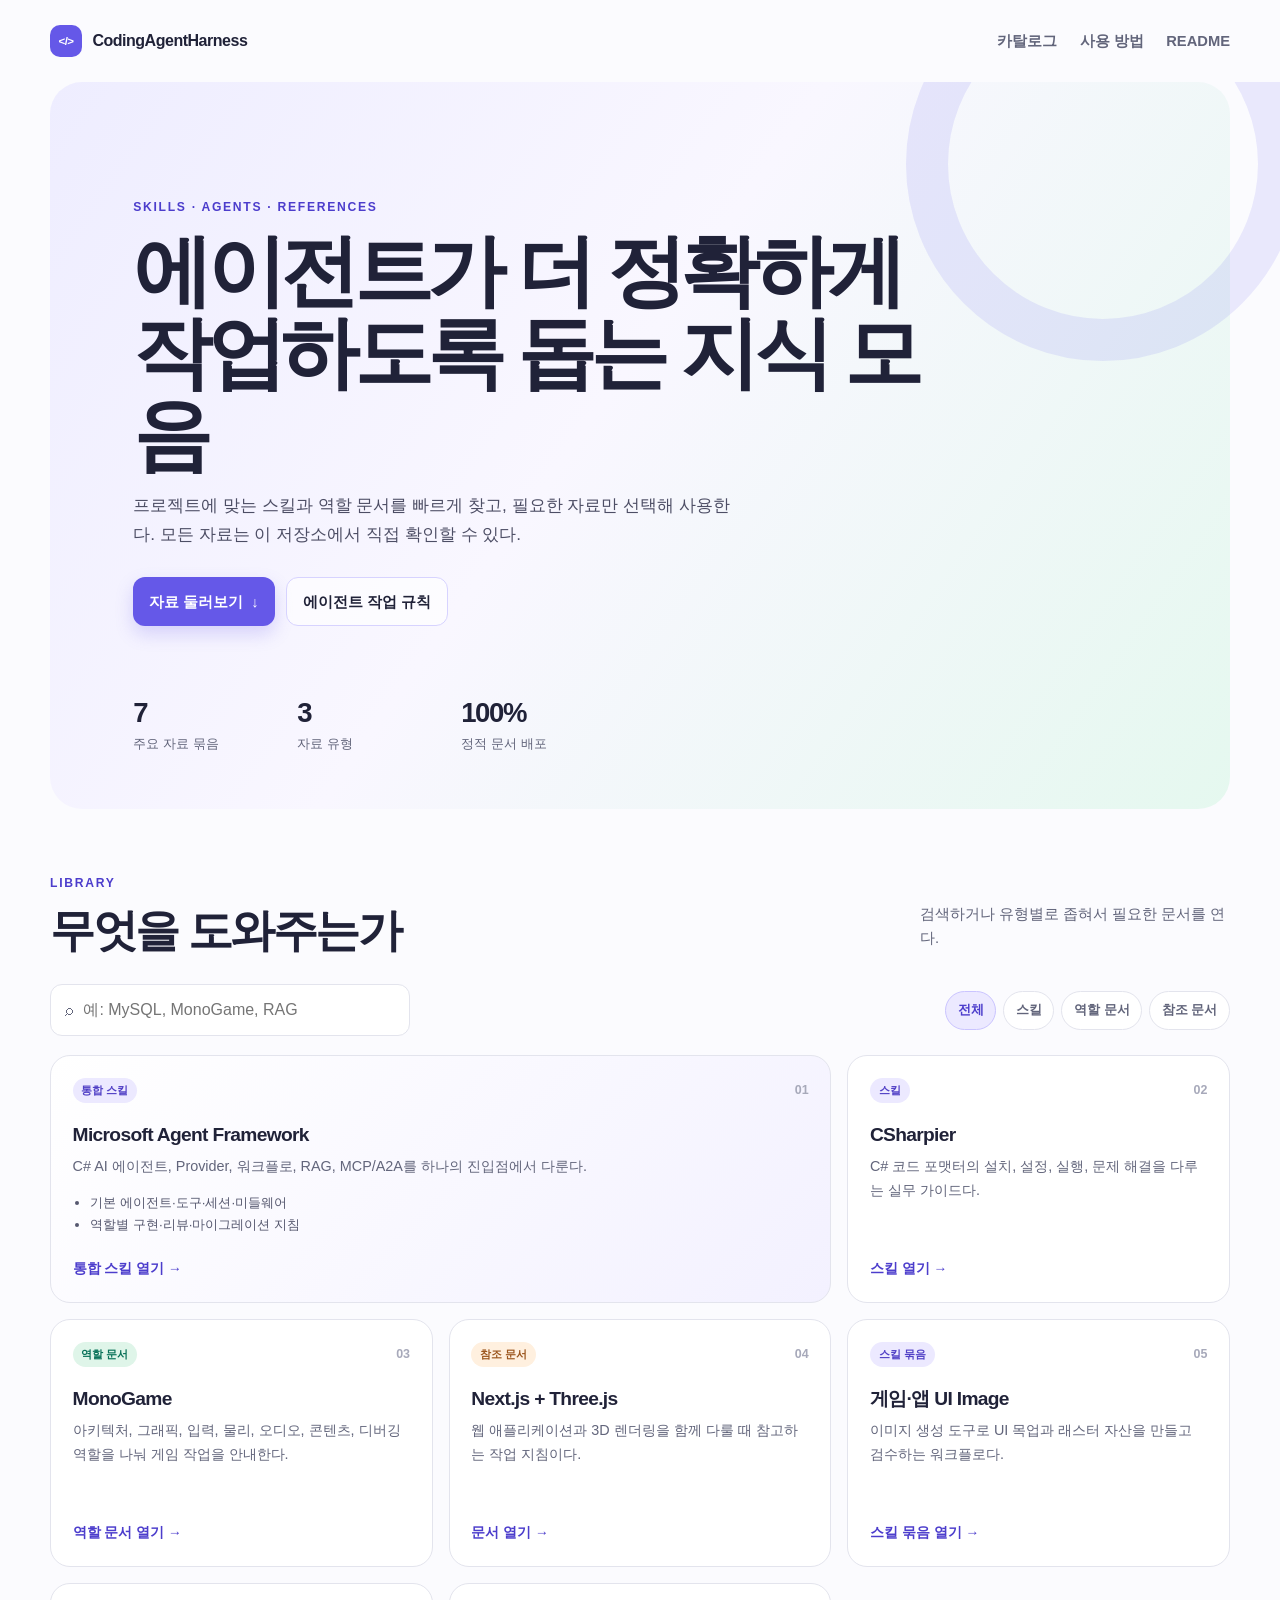
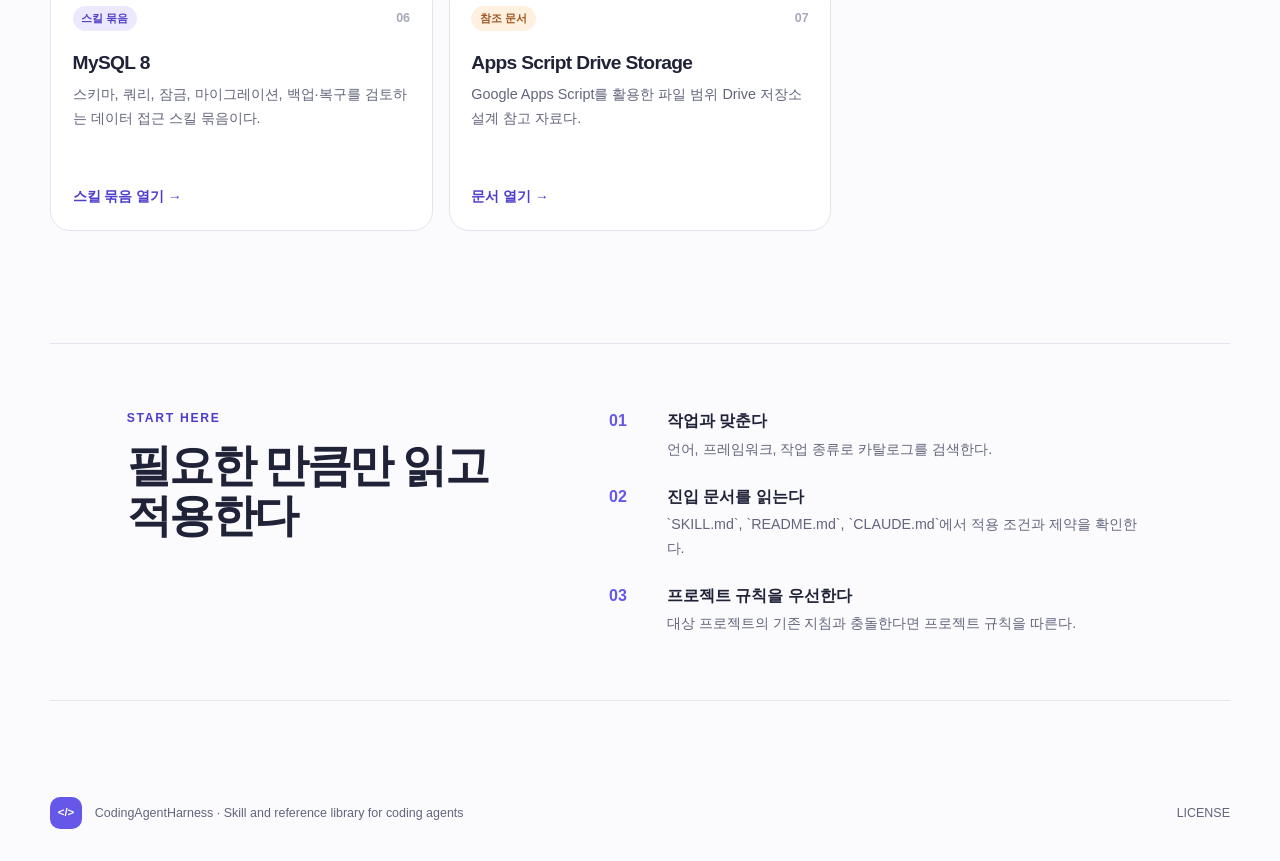
==== index.html @ 1330ed83 "Add GitHub Pages skill catalog" ====
<!doctype html>
<html lang="ko">
  <head>
    <meta charset="utf-8" />
    <meta name="viewport" content="width=device-width, initial-scale=1" />
    <meta
      name="description"
      content="CodingAgentHarness의 코딩 에이전트 스킬과 참조 문서를 찾고 탐색하는 카탈로그"
    />
    <title>CodingAgentHarness | Agent Skill Library</title>
    <link rel="stylesheet" href="assets/styles.css" />
    <script src="assets/app.js" defer></script>
  </head>
  <body>
    <a class="skip-link" href="#catalog">카탈로그로 건너뛰기</a>

    <header class="site-header">
      <a class="brand" href="./" aria-label="CodingAgentHarness 홈">
        <span class="brand-mark" aria-hidden="true">&lt;/&gt;</span>
        <span>CodingAgentHarness</span>
      </a>
      <nav aria-label="주요 메뉴">
        <a href="#catalog">카탈로그</a>
        <a href="#how-to-use">사용 방법</a>
        <a href="README.md">README</a>
      </nav>
    </header>

    <main>
      <section class="hero" aria-labelledby="hero-title">
        <p class="eyebrow">SKILLS · AGENTS · REFERENCES</p>
        <h1 id="hero-title">에이전트가 더 정확하게<br />작업하도록 돕는 지식 모음</h1>
        <p class="hero-copy">
          프로젝트에 맞는 스킬과 역할 문서를 빠르게 찾고, 필요한 자료만 선택해 사용한다.
          모든 자료는 이 저장소에서 직접 확인할 수 있다.
        </p>
        <div class="hero-actions">
          <a class="button button-primary" href="#catalog">자료 둘러보기 <span aria-hidden="true">↓</span></a>
          <a class="button button-secondary" href="AGNNTS.md">에이전트 작업 규칙</a>
        </div>
        <dl class="hero-stats" aria-label="카탈로그 요약">
          <div><dt>7</dt><dd>주요 자료 묶음</dd></div>
          <div><dt>3</dt><dd>자료 유형</dd></div>
          <div><dt>100%</dt><dd>정적 문서 배포</dd></div>
        </dl>
      </section>

      <section class="catalog-section" id="catalog" aria-labelledby="catalog-title">
        <div class="section-heading">
          <div>
            <p class="eyebrow">LIBRARY</p>
            <h2 id="catalog-title">무엇을 도와주는가</h2>
          </div>
          <p>검색하거나 유형별로 좁혀서 필요한 문서를 연다.</p>
        </div>

        <div class="catalog-controls">
          <label class="search-box" for="catalog-search">
            <span aria-hidden="true">⌕</span>
            <span class="sr-only">자료 검색</span>
            <input id="catalog-search" type="search" placeholder="예: MySQL, MonoGame, RAG" autocomplete="off" />
          </label>
          <div class="filter-group" aria-label="자료 유형 필터">
            <button class="filter is-active" type="button" data-filter="all" aria-pressed="true">전체</button>
            <button class="filter" type="button" data-filter="skill" aria-pressed="false">스킬</button>
            <button class="filter" type="button" data-filter="agent" aria-pressed="false">역할 문서</button>
            <button class="filter" type="button" data-filter="reference" aria-pressed="false">참조 문서</button>
          </div>
        </div>

        <div class="catalog-grid" id="catalog-grid">
          <article class="resource-card card-featured" data-type="skill" data-search="microsoft agent framework c# ai agent provider workflow rag mcp a2a">
            <div class="card-topline"><span class="tag tag-skill">통합 스킬</span><span class="card-index">01</span></div>
            <h3>Microsoft Agent Framework</h3>
            <p>C# AI 에이전트, Provider, 워크플로, RAG, MCP/A2A를 하나의 진입점에서 다룬다.</p>
            <ul><li>기본 에이전트·도구·세션·미들웨어</li><li>역할별 구현·리뷰·마이그레이션 지침</li></ul>
            <a href="ms-agent-framework/README.md">통합 스킬 열기 <span aria-hidden="true">→</span></a>
          </article>

          <article class="resource-card" data-type="skill" data-search="csharpier c# dotnet format formatter code style">
            <div class="card-topline"><span class="tag tag-skill">스킬</span><span class="card-index">02</span></div>
            <h3>CSharpier</h3>
            <p>C# 코드 포맷터의 설치, 설정, 실행, 문제 해결을 다루는 실무 가이드다.</p>
            <a href="csharpier/SKILL.md">스킬 열기 <span aria-hidden="true">→</span></a>
          </article>

          <article class="resource-card" data-type="agent" data-search="monogame game c# graphics input physics audio content debugger architect">
            <div class="card-topline"><span class="tag tag-agent">역할 문서</span><span class="card-index">03</span></div>
            <h3>MonoGame</h3>
            <p>아키텍처, 그래픽, 입력, 물리, 오디오, 콘텐츠, 디버깅 역할을 나눠 게임 작업을 안내한다.</p>
            <a href="monogame/CLAUDE.md">역할 문서 열기 <span aria-hidden="true">→</span></a>
          </article>

          <article class="resource-card" data-type="reference" data-search="next.js nextjs three.js threejs web frontend 3d">
            <div class="card-topline"><span class="tag tag-reference">참조 문서</span><span class="card-index">04</span></div>
            <h3>Next.js + Three.js</h3>
            <p>웹 애플리케이션과 3D 렌더링을 함께 다룰 때 참고하는 작업 지침이다.</p>
            <a href="Nextjs_Threejs/CLAUDE.md">문서 열기 <span aria-hidden="true">→</span></a>
          </article>

          <article class="resource-card" data-type="skill" data-search="game app ui image imagegen mockup hud asset design">
            <div class="card-topline"><span class="tag tag-skill">스킬 묶음</span><span class="card-index">05</span></div>
            <h3>게임·앱 UI Image</h3>
            <p>이미지 생성 도구로 UI 목업과 래스터 자산을 만들고 검수하는 워크플로다.</p>
            <a href="game-app-ui-image2-main/README.md">스킬 묶음 열기 <span aria-hidden="true">→</span></a>
          </article>

          <article class="resource-card" data-type="skill" data-search="mysql 8 database db sql query schema migration transaction backup recovery">
            <div class="card-topline"><span class="tag tag-skill">스킬 묶음</span><span class="card-index">06</span></div>
            <h3>MySQL 8</h3>
            <p>스키마, 쿼리, 잠금, 마이그레이션, 백업·복구를 검토하는 데이터 접근 스킬 묶음이다.</p>
            <a href="mysql8-skills-main/README.md">스킬 묶음 열기 <span aria-hidden="true">→</span></a>
          </article>

          <article class="resource-card" data-type="reference" data-search="google apps script drive file scoped storage api">
            <div class="card-topline"><span class="tag tag-reference">참조 문서</span><span class="card-index">07</span></div>
            <h3>Apps Script Drive Storage</h3>
            <p>Google Apps Script를 활용한 파일 범위 Drive 저장소 설계 참고 자료다.</p>
            <a href="apps-script-drive-file-scoped-storage.md">문서 열기 <span aria-hidden="true">→</span></a>
          </article>
        </div>
        <p class="empty-state" id="empty-state" hidden>조건에 맞는 자료가 없다. 다른 검색어 또는 전체 필터를 사용한다.</p>
      </section>

      <section class="usage-section" id="how-to-use" aria-labelledby="usage-title">
        <div>
          <p class="eyebrow">START HERE</p>
          <h2 id="usage-title">필요한 만큼만 읽고 적용한다</h2>
        </div>
        <ol class="steps">
          <li><span>01</span><div><h3>작업과 맞춘다</h3><p>언어, 프레임워크, 작업 종류로 카탈로그를 검색한다.</p></div></li>
          <li><span>02</span><div><h3>진입 문서를 읽는다</h3><p>`SKILL.md`, `README.md`, `CLAUDE.md`에서 적용 조건과 제약을 확인한다.</p></div></li>
          <li><span>03</span><div><h3>프로젝트 규칙을 우선한다</h3><p>대상 프로젝트의 기존 지침과 충돌한다면 프로젝트 규칙을 따른다.</p></div></li>
        </ol>
      </section>
    </main>

    <footer>
      <span class="brand-mark" aria-hidden="true">&lt;/&gt;</span>
      <p>CodingAgentHarness · Skill and reference library for coding agents</p>
      <a href="LICENSE">LICENSE</a>
    </footer>
  </body>
</html>
---- assets/styles.css ----
:root {
  --ink: #202238;
  --muted: #62657b;
  --line: #e3e4ed;
  --paper: #fbfbfe;
  --canvas: #f4f5fb;
  --white: #ffffff;
  --violet: #6558e8;
  --violet-deep: #4c3dcc;
  --mint: #dff5e9;
  --lavender: #ece9ff;
  --peach: #fff0df;
  --radius: 20px;
  font-family: Inter, Pretendard, "Noto Sans KR", "Segoe UI", sans-serif;
}

* { box-sizing: border-box; }
html { scroll-behavior: smooth; }
body { margin: 0; color: var(--ink); background: var(--paper); line-height: 1.65; }
a { color: inherit; text-decoration: none; }
button, input { font: inherit; }

.skip-link { position: absolute; left: 1rem; top: -4rem; background: var(--ink); color: white; padding: .55rem .85rem; border-radius: 8px; z-index: 10; }
.skip-link:focus { top: 1rem; }
.sr-only { position: absolute; width: 1px; height: 1px; overflow: hidden; clip: rect(0, 0, 0, 0); white-space: nowrap; }

.site-header { width: min(1180px, calc(100% - 3rem)); height: 82px; margin: auto; display: flex; align-items: center; justify-content: space-between; }
.brand { display: inline-flex; align-items: center; gap: .65rem; font-weight: 800; letter-spacing: -.03em; }
.brand-mark { display: inline-grid; place-items: center; width: 32px; height: 32px; color: white; background: var(--violet); border-radius: 10px; font-size: .72rem; font-weight: 800; }
nav { display: flex; gap: 1.4rem; color: var(--muted); font-size: .92rem; font-weight: 650; }
nav a:hover, footer a:hover { color: var(--violet); }

main { overflow: hidden; }
.hero { position: relative; width: min(1180px, calc(100% - 3rem)); margin: 0 auto 4rem; padding: clamp(4rem, 9vw, 8rem) 6.5% 3.4rem; border-radius: 32px; background: linear-gradient(125deg, #eeedff 0%, #f9f7ff 46%, #e5f8ef 100%); }
.hero::after { content: ""; position: absolute; width: 310px; height: 310px; right: -70px; top: -115px; border: 42px solid rgba(101, 88, 232, .12); border-radius: 50%; }
.hero > * { position: relative; z-index: 1; }
.eyebrow { margin: 0 0 .8rem; color: var(--violet-deep); font-size: .76rem; letter-spacing: .14em; font-weight: 800; }
h1, h2, h3, p { margin-top: 0; }
h1 { max-width: 820px; margin-bottom: 1rem; font-size: clamp(2.6rem, 6.2vw, 5.25rem); letter-spacing: -.07em; line-height: 1.03; }
.hero-copy { max-width: 610px; margin-bottom: 1.8rem; color: #4d4e65; font-size: 1.08rem; }
.hero-actions { display: flex; flex-wrap: wrap; gap: .7rem; }
.button { display: inline-flex; gap: .5rem; align-items: center; border-radius: 12px; padding: .72rem 1rem; font-size: .92rem; font-weight: 750; transition: transform .18s, box-shadow .18s; }
.button:hover { transform: translateY(-2px); }
.button-primary { color: white; background: var(--violet); box-shadow: 0 8px 18px rgba(101, 88, 232, .22); }
.button-secondary { border: 1px solid #d7d3ff; background: rgba(255,255,255,.65); }
.hero-stats { display: flex; flex-wrap: wrap; gap: clamp(1.2rem, 5vw, 4.5rem); margin: 4rem 0 0; }
.hero-stats div { min-width: 100px; }
.hero-stats dt { font-size: 1.72rem; font-weight: 850; letter-spacing: -.05em; }
.hero-stats dd { margin: -.18rem 0 0; color: var(--muted); font-size: .83rem; }

.catalog-section, .usage-section { width: min(1180px, calc(100% - 3rem)); margin: 0 auto; }
.section-heading { display: flex; align-items: end; justify-content: space-between; gap: 2rem; margin-bottom: 1.8rem; }
h2 { margin-bottom: 0; font-size: clamp(1.8rem, 3.5vw, 2.8rem); line-height: 1.1; letter-spacing: -.055em; }
.section-heading > p { max-width: 310px; margin-bottom: .3rem; color: var(--muted); font-size: .92rem; }
.catalog-controls { display: flex; gap: 1rem; justify-content: space-between; align-items: center; margin-bottom: 1.2rem; }
.search-box { display: flex; align-items: center; gap: .55rem; width: min(100%, 360px); padding: .68rem .85rem; background: var(--white); border: 1px solid var(--line); border-radius: 12px; color: var(--muted); }
.search-box:focus-within { border-color: var(--violet); box-shadow: 0 0 0 3px #ece9ff; }
.search-box input { min-width: 0; width: 100%; border: 0; outline: 0; color: var(--ink); background: transparent; }
.filter-group { display: flex; flex-wrap: wrap; gap: .45rem; }
.filter { padding: .48rem .72rem; border: 1px solid var(--line); border-radius: 999px; color: var(--muted); background: var(--white); cursor: pointer; font-size: .82rem; font-weight: 700; }
.filter:hover, .filter.is-active { border-color: #cac4ff; color: var(--violet-deep); background: var(--lavender); }
.catalog-grid { display: grid; grid-template-columns: repeat(3, 1fr); gap: 1rem; }
.resource-card { min-height: 248px; padding: 1.35rem; border: 1px solid var(--line); border-radius: var(--radius); background: var(--white); display: flex; flex-direction: column; transition: transform .18s, box-shadow .18s, border-color .18s; }
.resource-card:hover { transform: translateY(-3px); border-color: #c9c4fb; box-shadow: 0 12px 28px rgba(35, 37, 69, .09); }
.resource-card[hidden] { display: none; }
.card-featured { grid-column: span 2; background: linear-gradient(135deg, #fff 0%, #f3f1ff 100%); }
.card-topline { display: flex; justify-content: space-between; align-items: center; }
.tag { padding: .21rem .55rem; border-radius: 999px; font-size: .7rem; font-weight: 800; }
.tag-skill { color: #5140c6; background: var(--lavender); }
.tag-agent { color: #087158; background: var(--mint); }
.tag-reference { color: #9b551d; background: var(--peach); }
.card-index { color: #a7a9ba; font-size: .78rem; font-weight: 700; }
.resource-card h3 { margin: 1.25rem 0 .5rem; font-size: 1.2rem; letter-spacing: -.035em; line-height: 1.25; }
.resource-card p { margin-bottom: 1rem; color: var(--muted); font-size: .9rem; }
.resource-card ul { margin: -.2rem 0 1rem; padding-left: 1.1rem; color: #56586f; font-size: .84rem; }
.resource-card a { margin-top: auto; color: var(--violet-deep); font-size: .86rem; font-weight: 800; }
.resource-card a:hover { text-decoration: underline; }
.empty-state { padding: 2rem; text-align: center; color: var(--muted); }

.usage-section { display: grid; grid-template-columns: .85fr 1.15fr; gap: 5rem; margin-top: 7rem; margin-bottom: 6rem; padding: 4rem 6%; border-top: 1px solid var(--line); border-bottom: 1px solid var(--line); }
.steps { margin: 0; padding: 0; list-style: none; display: grid; gap: 1.4rem; }
.steps li { display: grid; grid-template-columns: 44px 1fr; gap: .85rem; }
.steps span { color: var(--violet); font-weight: 850; }
.steps h3 { margin: 0 0 .2rem; font-size: 1rem; }
.steps p { margin: 0; color: var(--muted); font-size: .89rem; }
footer { width: min(1180px, calc(100% - 3rem)); margin: 0 auto; padding: 0 0 2rem; display: flex; align-items: center; gap: .8rem; color: var(--muted); font-size: .78rem; }
footer p { margin: 0; flex: 1; }

@media (max-width: 800px) { .site-header { width: min(100% - 2rem, 1180px); height: 72px; } nav { gap: .9rem; font-size: .82rem; } .hero, .catalog-section, .usage-section, footer { width: min(100% - 2rem, 1180px); } .hero { padding: 4rem 1.5rem 2.2rem; border-radius: 24px; } .hero::after { width: 200px; height: 200px; border-width: 28px; } .catalog-controls, .section-heading { align-items: stretch; flex-direction: column; gap: .9rem; } .search-box { width: 100%; } .catalog-grid { grid-template-columns: 1fr 1fr; } .card-featured { grid-column: span 2; } .usage-section { grid-template-columns: 1fr; gap: 2rem; margin-top: 4rem; padding: 3rem 0; } }
@media (max-width: 520px) { .brand { font-size: .9rem; } nav a:nth-child(2) { display: none; } h1 { font-size: 2.6rem; } .catalog-grid { grid-template-columns: 1fr; } .card-featured { grid-column: auto; } .resource-card { min-height: 218px; } .filter-group { gap: .3rem; } .filter { padding: .42rem .56rem; } footer { align-items: flex-start; } }
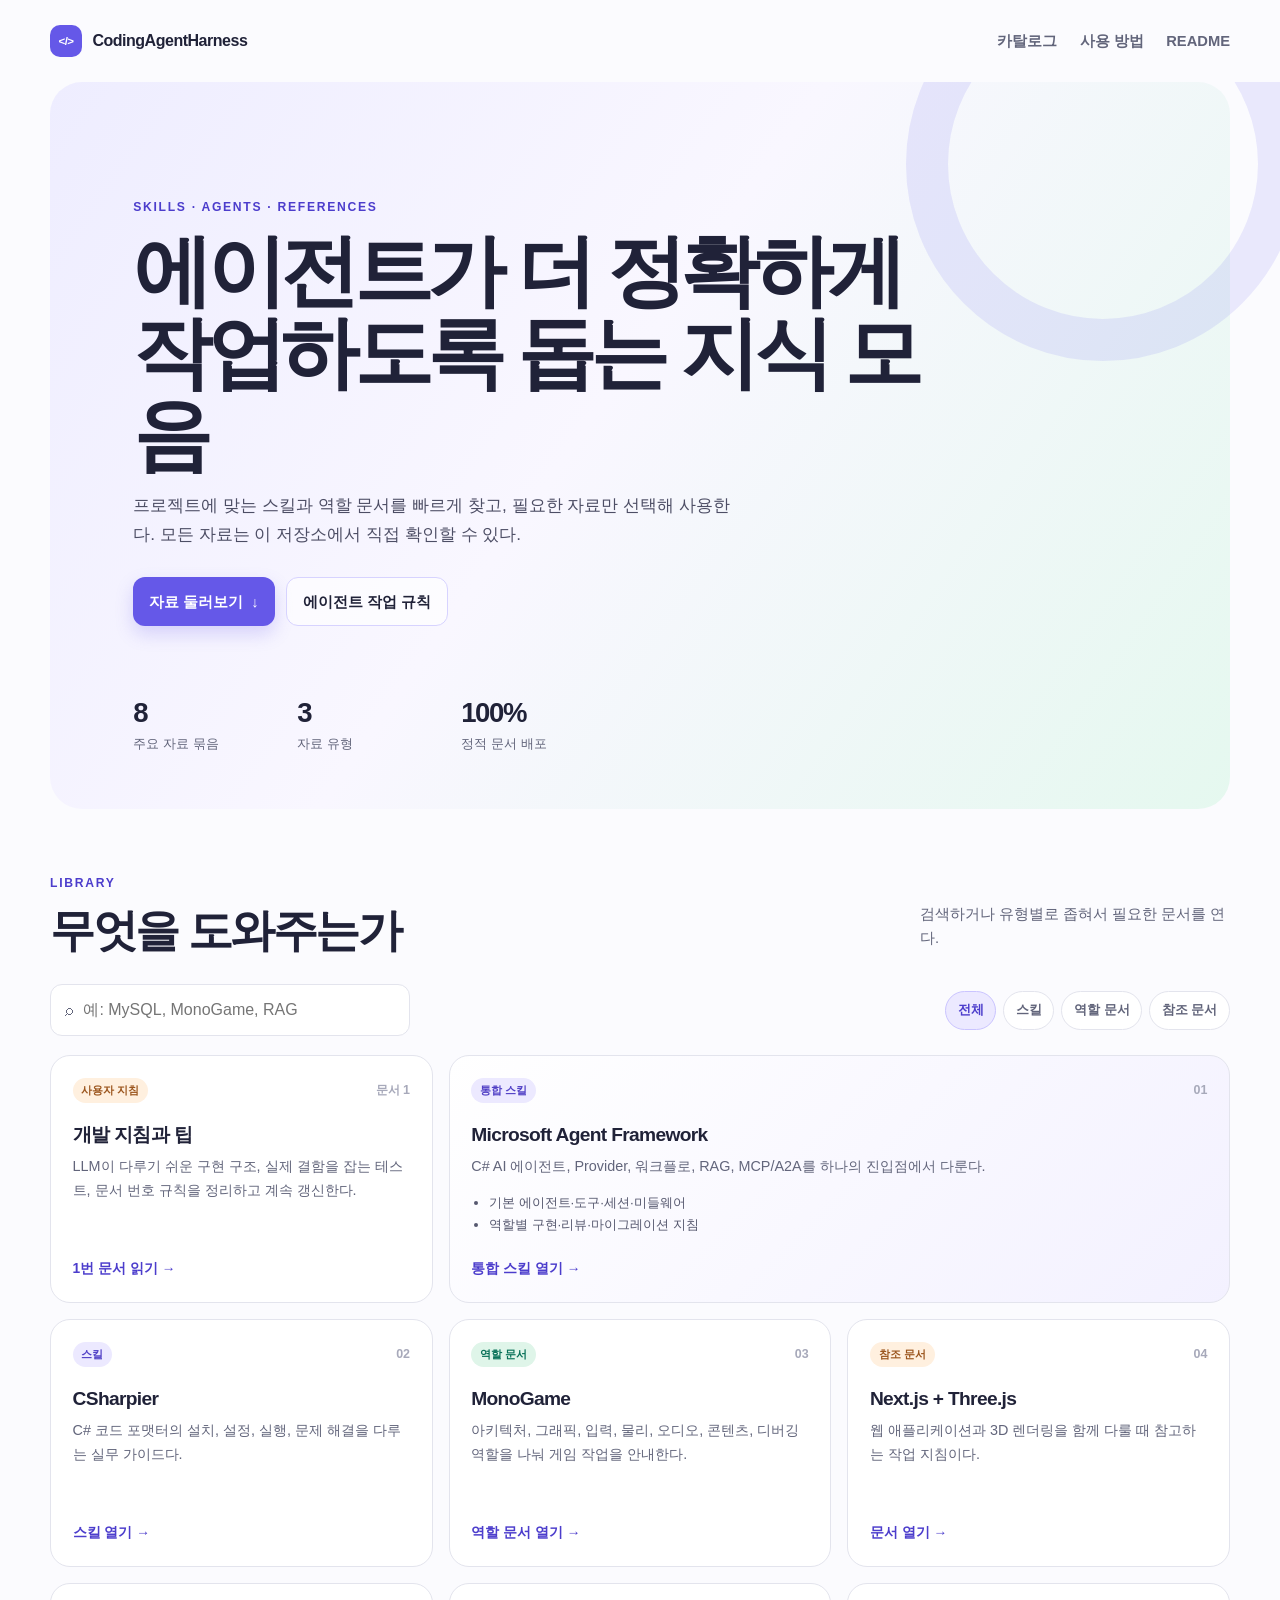
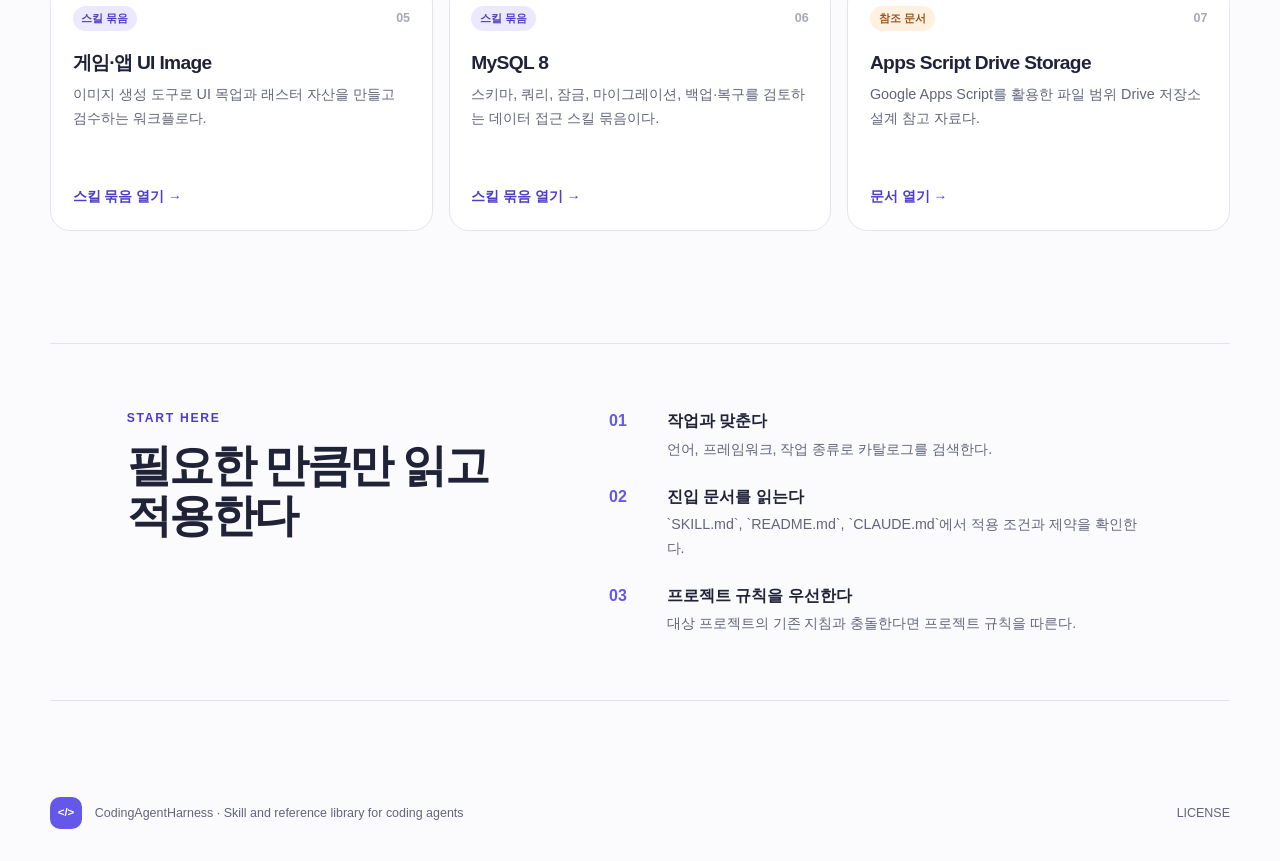
==== commit 4e4c3686: "docs: add numbered development guide and Markdown web viewer" ====
--- a/index.html
+++ b/index.html
@@ -22,7 +22,7 @@
       <nav aria-label="주요 메뉴">
         <a href="#catalog">카탈로그</a>
         <a href="#how-to-use">사용 방법</a>
-        <a href="README.md">README</a>
+        <a href="document-viewer-2.html?doc=README.md">README</a>
       </nav>
     </header>
 
@@ -36,10 +36,10 @@
         </p>
         <div class="hero-actions">
           <a class="button button-primary" href="#catalog">자료 둘러보기 <span aria-hidden="true">↓</span></a>
-          <a class="button button-secondary" href="AGNNTS.md">에이전트 작업 규칙</a>
+          <a class="button button-secondary" href="document-viewer-2.html?doc=AGNNTS.md">에이전트 작업 규칙</a>
         </div>
         <dl class="hero-stats" aria-label="카탈로그 요약">
-          <div><dt>7</dt><dd>주요 자료 묶음</dd></div>
+          <div><dt>8</dt><dd>주요 자료 묶음</dd></div>
           <div><dt>3</dt><dd>자료 유형</dd></div>
           <div><dt>100%</dt><dd>정적 문서 배포</dd></div>
         </dl>
@@ -69,54 +69,61 @@
         </div>
 
         <div class="catalog-grid" id="catalog-grid">
+          <article class="resource-card" data-type="reference" data-search="개발 지침 팁 코드 구현 단위 테스트 테스트 원칙 문서 일련번호 1번 llm">
+            <div class="card-topline"><span class="tag tag-reference">사용자 지침</span><span class="card-index">문서 1</span></div>
+            <h3>개발 지침과 팁</h3>
+            <p>LLM이 다루기 쉬운 구현 구조, 실제 결함을 잡는 테스트, 문서 번호 규칙을 정리하고 계속 갱신한다.</p>
+            <a href="document-viewer-2.html?doc=개발-지침과-팁-1.md">1번 문서 읽기 <span aria-hidden="true">→</span></a>
+          </article>
+
           <article class="resource-card card-featured" data-type="skill" data-search="microsoft agent framework c# ai agent provider workflow rag mcp a2a">
             <div class="card-topline"><span class="tag tag-skill">통합 스킬</span><span class="card-index">01</span></div>
             <h3>Microsoft Agent Framework</h3>
             <p>C# AI 에이전트, Provider, 워크플로, RAG, MCP/A2A를 하나의 진입점에서 다룬다.</p>
             <ul><li>기본 에이전트·도구·세션·미들웨어</li><li>역할별 구현·리뷰·마이그레이션 지침</li></ul>
-            <a href="ms-agent-framework/README.md">통합 스킬 열기 <span aria-hidden="true">→</span></a>
+            <a href="document-viewer-2.html?doc=ms-agent-framework/README.md">통합 스킬 열기 <span aria-hidden="true">→</span></a>
           </article>
 
           <article class="resource-card" data-type="skill" data-search="csharpier c# dotnet format formatter code style">
             <div class="card-topline"><span class="tag tag-skill">스킬</span><span class="card-index">02</span></div>
             <h3>CSharpier</h3>
             <p>C# 코드 포맷터의 설치, 설정, 실행, 문제 해결을 다루는 실무 가이드다.</p>
-            <a href="csharpier/SKILL.md">스킬 열기 <span aria-hidden="true">→</span></a>
+            <a href="document-viewer-2.html?doc=csharpier/SKILL.md">스킬 열기 <span aria-hidden="true">→</span></a>
           </article>
 
           <article class="resource-card" data-type="agent" data-search="monogame game c# graphics input physics audio content debugger architect">
             <div class="card-topline"><span class="tag tag-agent">역할 문서</span><span class="card-index">03</span></div>
             <h3>MonoGame</h3>
             <p>아키텍처, 그래픽, 입력, 물리, 오디오, 콘텐츠, 디버깅 역할을 나눠 게임 작업을 안내한다.</p>
-            <a href="monogame/CLAUDE.md">역할 문서 열기 <span aria-hidden="true">→</span></a>
+            <a href="document-viewer-2.html?doc=monogame/CLAUDE.md">역할 문서 열기 <span aria-hidden="true">→</span></a>
           </article>
 
           <article class="resource-card" data-type="reference" data-search="next.js nextjs three.js threejs web frontend 3d">
             <div class="card-topline"><span class="tag tag-reference">참조 문서</span><span class="card-index">04</span></div>
             <h3>Next.js + Three.js</h3>
             <p>웹 애플리케이션과 3D 렌더링을 함께 다룰 때 참고하는 작업 지침이다.</p>
-            <a href="Nextjs_Threejs/CLAUDE.md">문서 열기 <span aria-hidden="true">→</span></a>
+            <a href="document-viewer-2.html?doc=Nextjs_Threejs/CLAUDE.md">문서 열기 <span aria-hidden="true">→</span></a>
           </article>
 
           <article class="resource-card" data-type="skill" data-search="game app ui image imagegen mockup hud asset design">
             <div class="card-topline"><span class="tag tag-skill">스킬 묶음</span><span class="card-index">05</span></div>
             <h3>게임·앱 UI Image</h3>
             <p>이미지 생성 도구로 UI 목업과 래스터 자산을 만들고 검수하는 워크플로다.</p>
-            <a href="game-app-ui-image2-main/README.md">스킬 묶음 열기 <span aria-hidden="true">→</span></a>
+            <a href="document-viewer-2.html?doc=game-app-ui-image2-main/README.md">스킬 묶음 열기 <span aria-hidden="true">→</span></a>
           </article>
 
           <article class="resource-card" data-type="skill" data-search="mysql 8 database db sql query schema migration transaction backup recovery">
             <div class="card-topline"><span class="tag tag-skill">스킬 묶음</span><span class="card-index">06</span></div>
             <h3>MySQL 8</h3>
             <p>스키마, 쿼리, 잠금, 마이그레이션, 백업·복구를 검토하는 데이터 접근 스킬 묶음이다.</p>
-            <a href="mysql8-skills-main/README.md">스킬 묶음 열기 <span aria-hidden="true">→</span></a>
+            <a href="document-viewer-2.html?doc=mysql8-skills-main/README.md">스킬 묶음 열기 <span aria-hidden="true">→</span></a>
           </article>
 
           <article class="resource-card" data-type="reference" data-search="google apps script drive file scoped storage api">
             <div class="card-topline"><span class="tag tag-reference">참조 문서</span><span class="card-index">07</span></div>
             <h3>Apps Script Drive Storage</h3>
             <p>Google Apps Script를 활용한 파일 범위 Drive 저장소 설계 참고 자료다.</p>
-            <a href="apps-script-drive-file-scoped-storage.md">문서 열기 <span aria-hidden="true">→</span></a>
+            <a href="document-viewer-2.html?doc=apps-script-drive-file-scoped-storage.md">문서 열기 <span aria-hidden="true">→</span></a>
           </article>
         </div>
         <p class="empty-state" id="empty-state" hidden>조건에 맞는 자료가 없다. 다른 검색어 또는 전체 필터를 사용한다.</p>
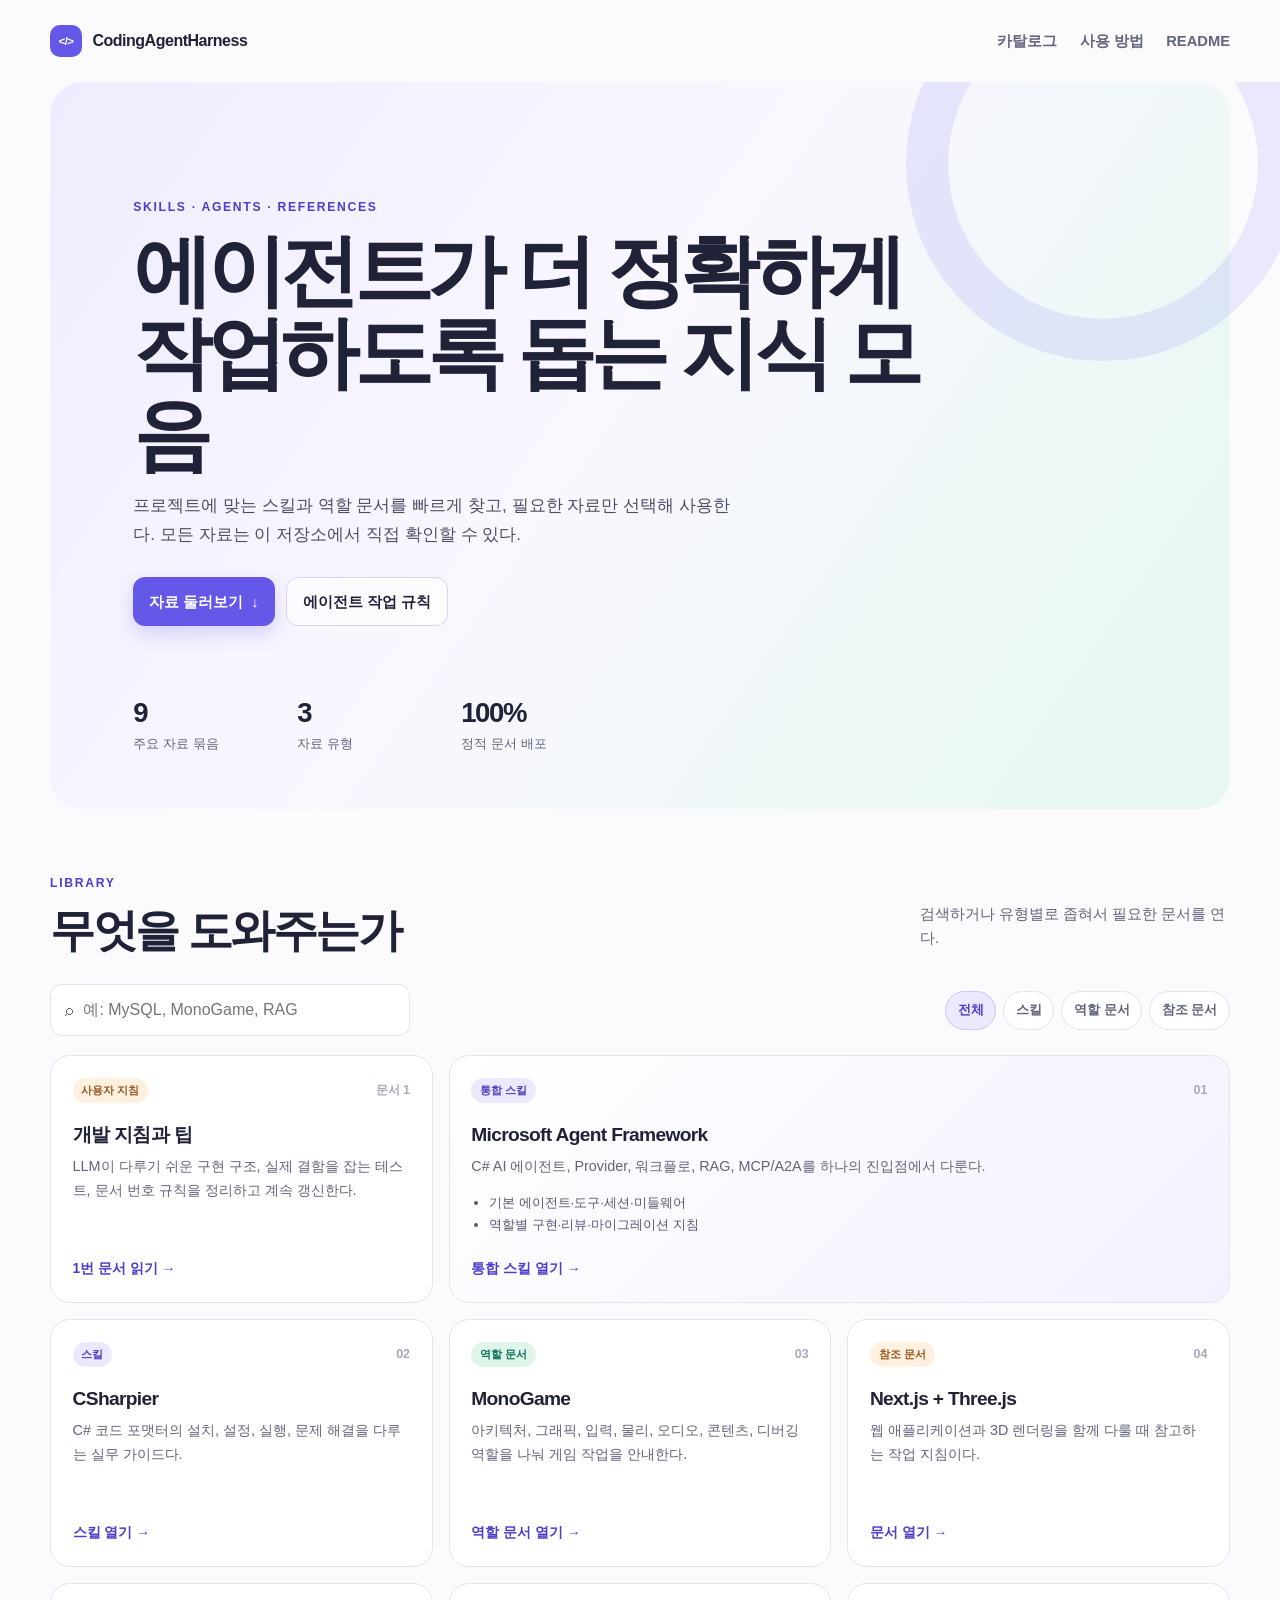
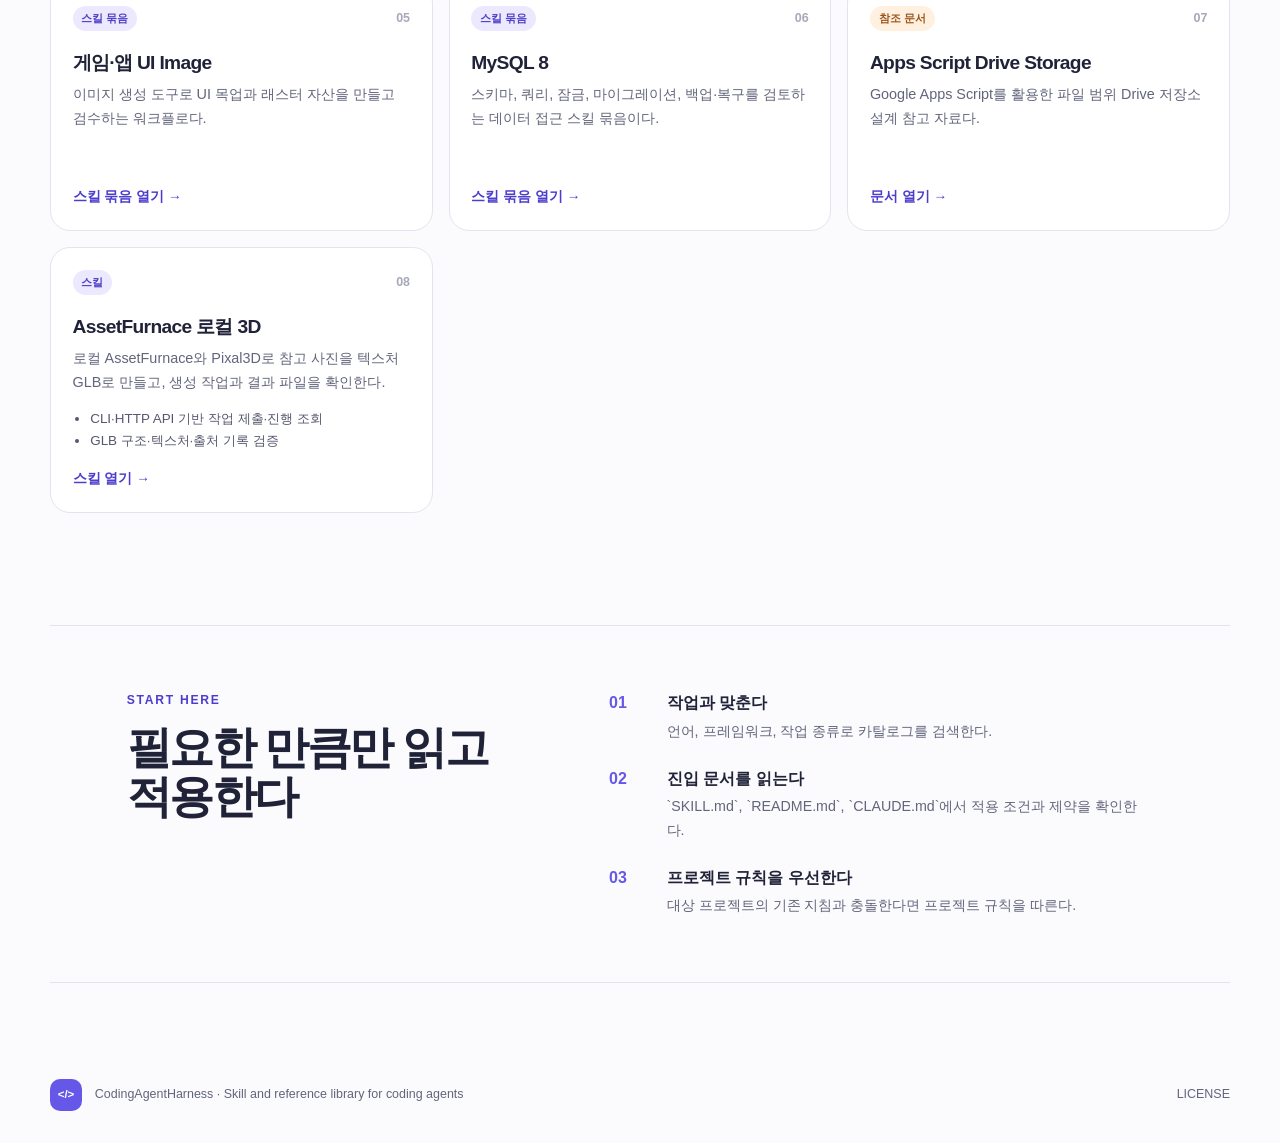
==== commit 4f82883b: "docs: add AssetFurnace skill to web catalog" ====
--- a/index.html
+++ b/index.html
@@ -39,7 +39,7 @@
           <a class="button button-secondary" href="document-viewer-2.html?doc=AGNNTS.md">에이전트 작업 규칙</a>
         </div>
         <dl class="hero-stats" aria-label="카탈로그 요약">
-          <div><dt>8</dt><dd>주요 자료 묶음</dd></div>
+          <div><dt>9</dt><dd>주요 자료 묶음</dd></div>
           <div><dt>3</dt><dd>자료 유형</dd></div>
           <div><dt>100%</dt><dd>정적 문서 배포</dd></div>
         </dl>
@@ -125,6 +125,14 @@
             <p>Google Apps Script를 활용한 파일 범위 Drive 저장소 설계 참고 자료다.</p>
             <a href="document-viewer-2.html?doc=apps-script-drive-file-scoped-storage.md">문서 열기 <span aria-hidden="true">→</span></a>
           </article>
+
+          <article class="resource-card" data-type="skill" data-search="assetfurnace pixal3d image-to-3dlab image 3d glb texture local 사진 이미지 텍스처 로컬">
+            <div class="card-topline"><span class="tag tag-skill">스킬</span><span class="card-index">08</span></div>
+            <h3>AssetFurnace 로컬 3D</h3>
+            <p>로컬 AssetFurnace와 Pixal3D로 참고 사진을 텍스처 GLB로 만들고, 생성 작업과 결과 파일을 확인한다.</p>
+            <ul><li>CLI·HTTP API 기반 작업 제출·진행 조회</li><li>GLB 구조·텍스처·출처 기록 검증</li></ul>
+            <a href="document-viewer-2.html?doc=assetfurnace/SKILL.md">스킬 열기 <span aria-hidden="true">→</span></a>
+          </article>
         </div>
         <p class="empty-state" id="empty-state" hidden>조건에 맞는 자료가 없다. 다른 검색어 또는 전체 필터를 사용한다.</p>
       </section>
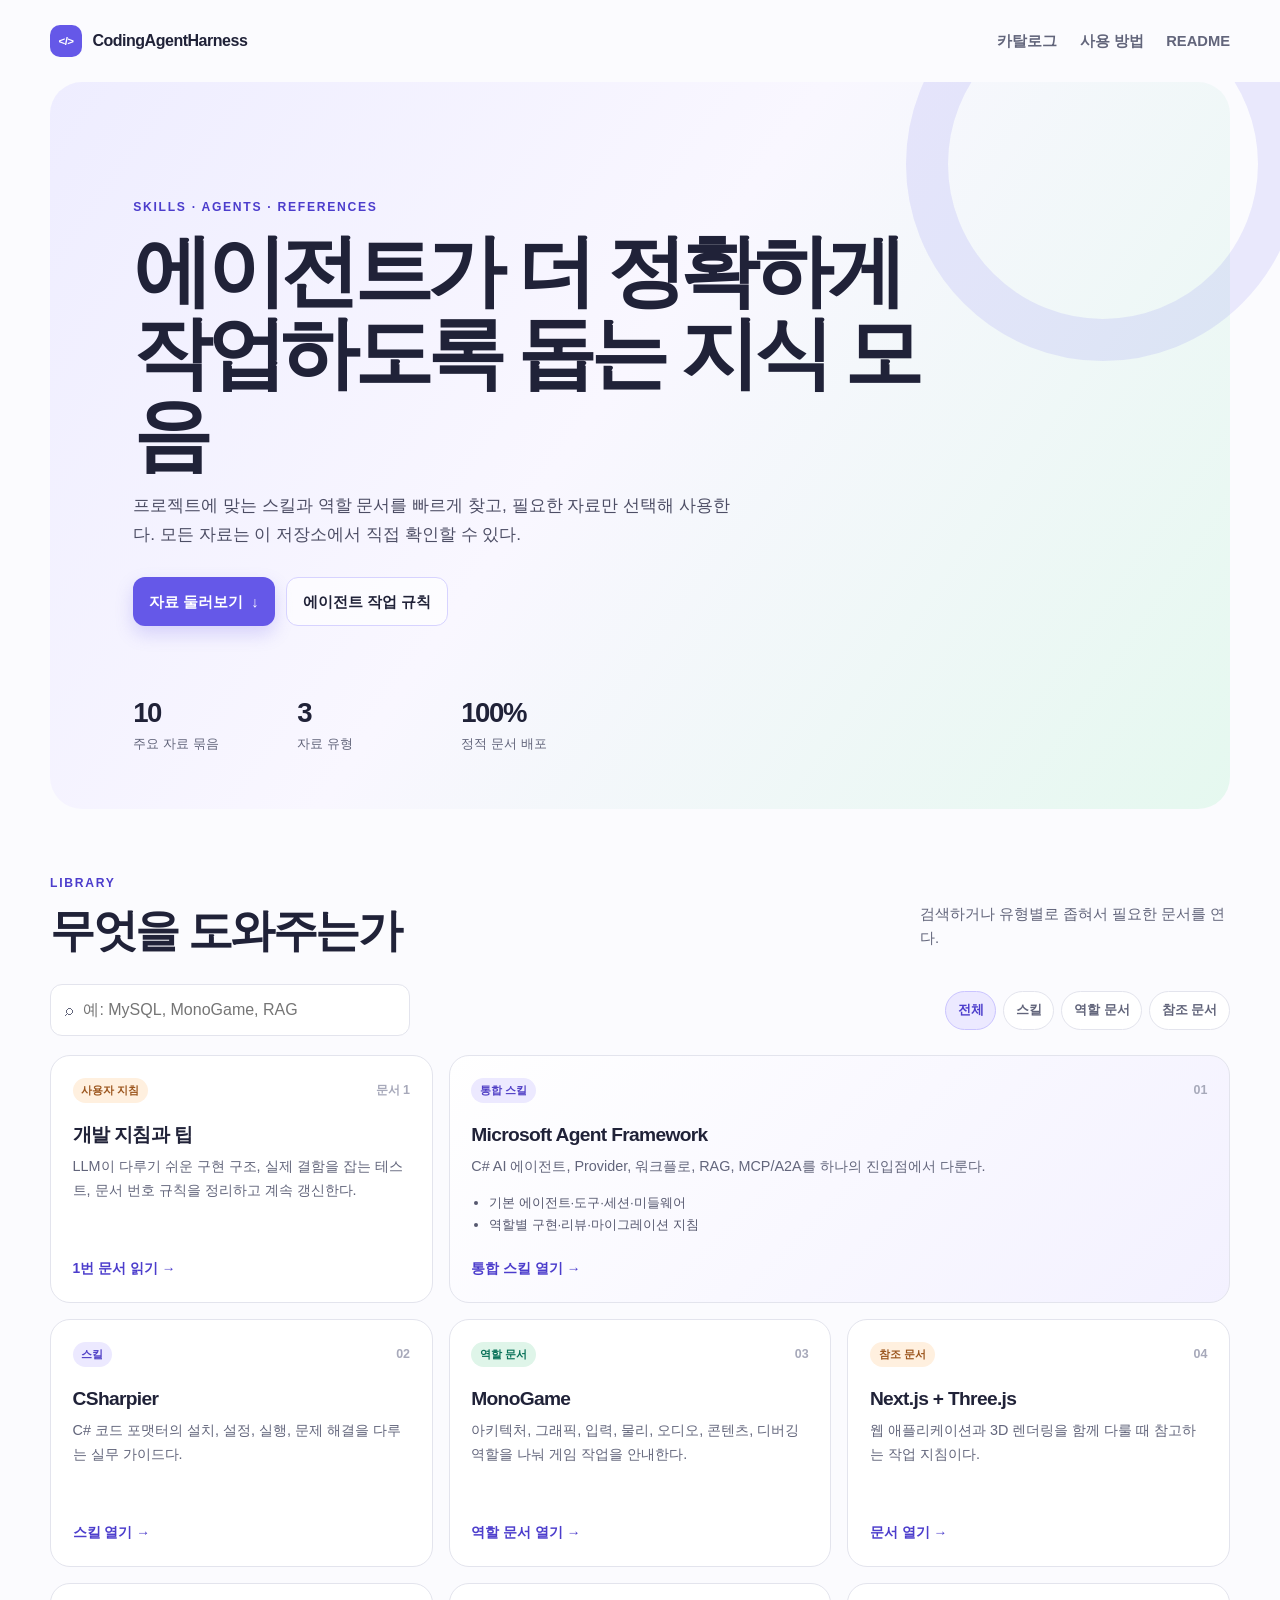
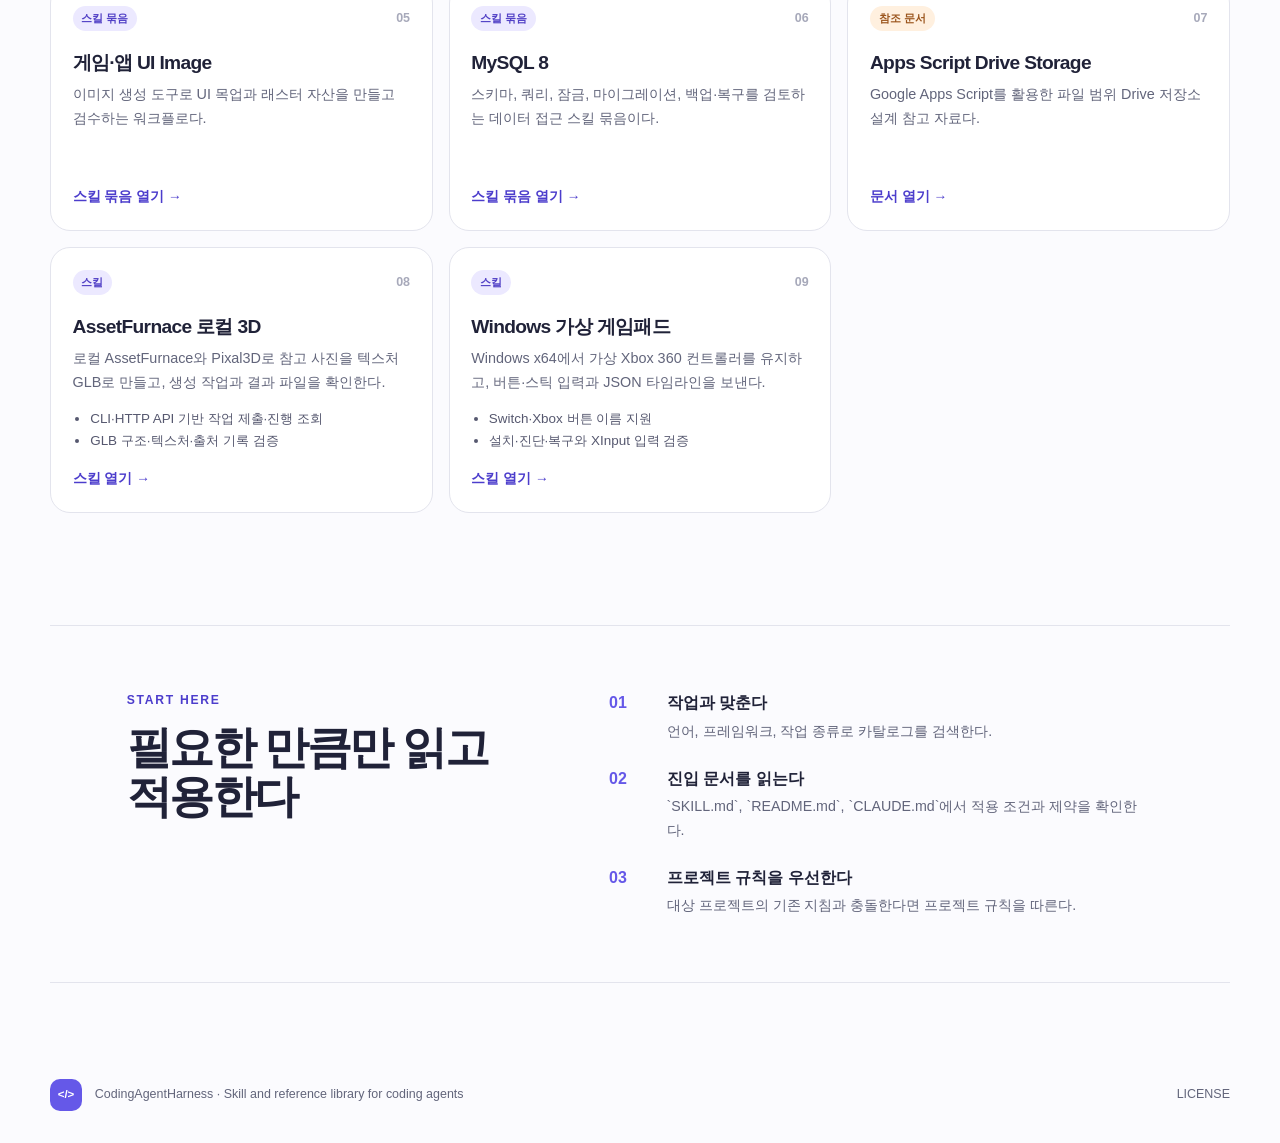
==== commit 8ff8c22a: "docs: add Windows virtual gamepad skill to web catalog" ====
--- a/index.html
+++ b/index.html
@@ -39,7 +39,7 @@
           <a class="button button-secondary" href="document-viewer-2.html?doc=AGNNTS.md">에이전트 작업 규칙</a>
         </div>
         <dl class="hero-stats" aria-label="카탈로그 요약">
-          <div><dt>9</dt><dd>주요 자료 묶음</dd></div>
+          <div><dt>10</dt><dd>주요 자료 묶음</dd></div>
           <div><dt>3</dt><dd>자료 유형</dd></div>
           <div><dt>100%</dt><dd>정적 문서 배포</dd></div>
         </dl>
@@ -133,6 +133,14 @@
             <ul><li>CLI·HTTP API 기반 작업 제출·진행 조회</li><li>GLB 구조·텍스처·출처 기록 검증</li></ul>
             <a href="document-viewer-2.html?doc=assetfurnace/SKILL.md">스킬 열기 <span aria-hidden="true">→</span></a>
           </article>
+
+          <article class="resource-card" data-type="skill" data-search="windows-virtual-gamepad windows virtual gamepad xbox 360 switch xinput vigembus controller json timeline 윈도우 가상 게임패드 컨트롤러 버튼 스틱 입력 타임라인">
+            <div class="card-topline"><span class="tag tag-skill">스킬</span><span class="card-index">09</span></div>
+            <h3>Windows 가상 게임패드</h3>
+            <p>Windows x64에서 가상 Xbox 360 컨트롤러를 유지하고, 버튼·스틱 입력과 JSON 타임라인을 보낸다.</p>
+            <ul><li>Switch·Xbox 버튼 이름 지원</li><li>설치·진단·복구와 XInput 입력 검증</li></ul>
+            <a href="document-viewer-2.html?doc=windows-virtual-gamepad/README.md">스킬 열기 <span aria-hidden="true">→</span></a>
+          </article>
         </div>
         <p class="empty-state" id="empty-state" hidden>조건에 맞는 자료가 없다. 다른 검색어 또는 전체 필터를 사용한다.</p>
       </section>
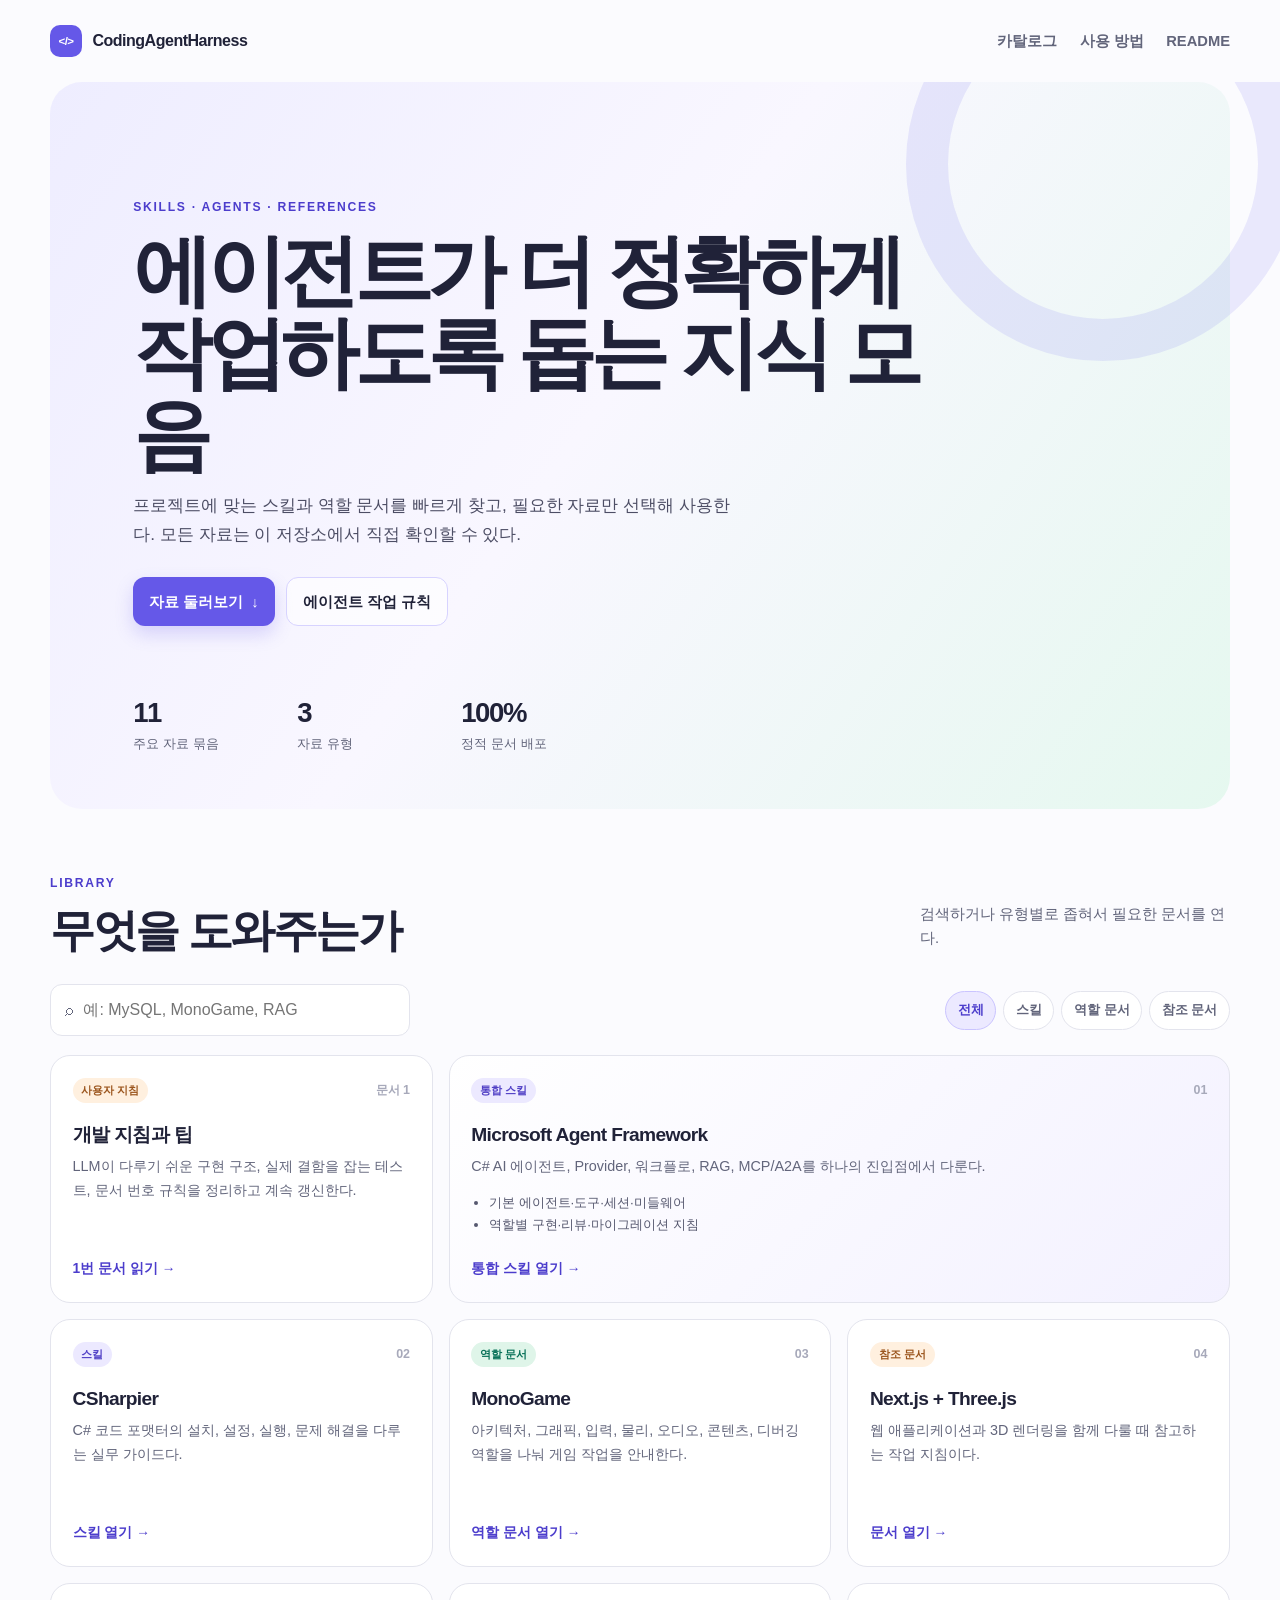
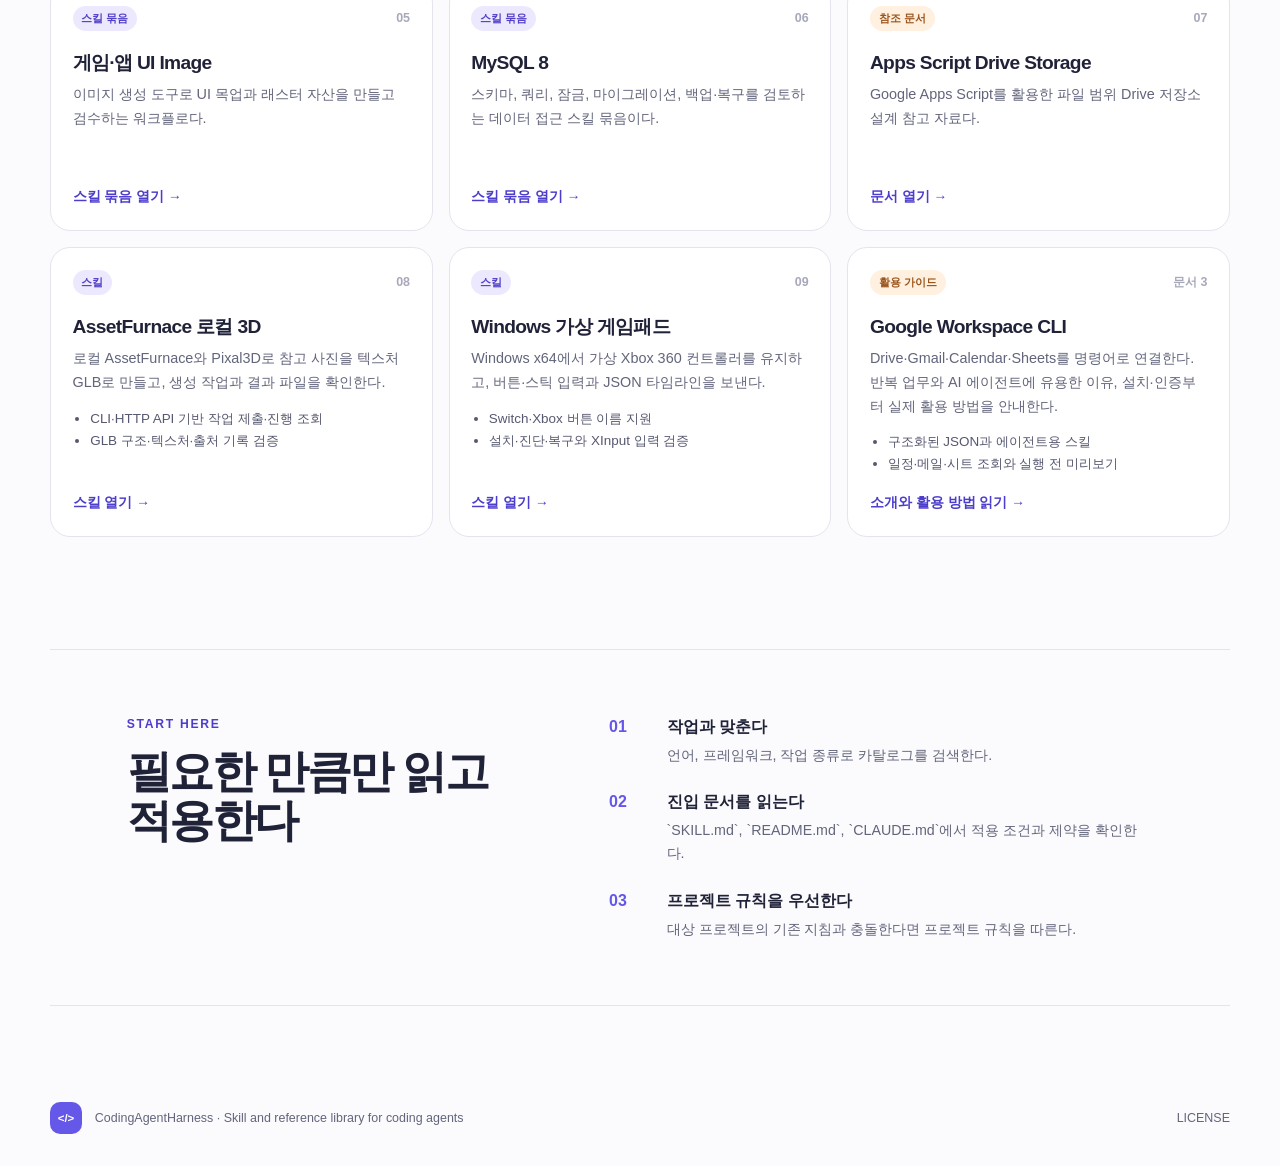
==== commit f3310005: "docs: introduce Google Workspace CLI and practical workflows" ====
--- a/index.html
+++ b/index.html
@@ -39,7 +39,7 @@
           <a class="button button-secondary" href="document-viewer-2.html?doc=AGNNTS.md">에이전트 작업 규칙</a>
         </div>
         <dl class="hero-stats" aria-label="카탈로그 요약">
-          <div><dt>10</dt><dd>주요 자료 묶음</dd></div>
+          <div><dt>11</dt><dd>주요 자료 묶음</dd></div>
           <div><dt>3</dt><dd>자료 유형</dd></div>
           <div><dt>100%</dt><dd>정적 문서 배포</dd></div>
         </dl>
@@ -141,6 +141,14 @@
             <ul><li>Switch·Xbox 버튼 이름 지원</li><li>설치·진단·복구와 XInput 입력 검증</li></ul>
             <a href="document-viewer-2.html?doc=windows-virtual-gamepad/README.md">스킬 열기 <span aria-hidden="true">→</span></a>
           </article>
+
+          <article class="resource-card" data-type="reference" data-search="google workspace cli gws 구글 워크스페이스 업무 자동화 drive gmail calendar sheets docs oauth agent 에이전트 설치 활용 장점 3번">
+            <div class="card-topline"><span class="tag tag-reference">활용 가이드</span><span class="card-index">문서 3</span></div>
+            <h3>Google Workspace CLI</h3>
+            <p>Drive·Gmail·Calendar·Sheets를 명령어로 연결한다. 반복 업무와 AI 에이전트에 유용한 이유, 설치·인증부터 실제 활용 방법을 안내한다.</p>
+            <ul><li>구조화된 JSON과 에이전트용 스킬</li><li>일정·메일·시트 조회와 실행 전 미리보기</li></ul>
+            <a href="document-viewer-2.html?doc=google-workspace-cli-guide-3.md">소개와 활용 방법 읽기 <span aria-hidden="true">→</span></a>
+          </article>
         </div>
         <p class="empty-state" id="empty-state" hidden>조건에 맞는 자료가 없다. 다른 검색어 또는 전체 필터를 사용한다.</p>
       </section>
